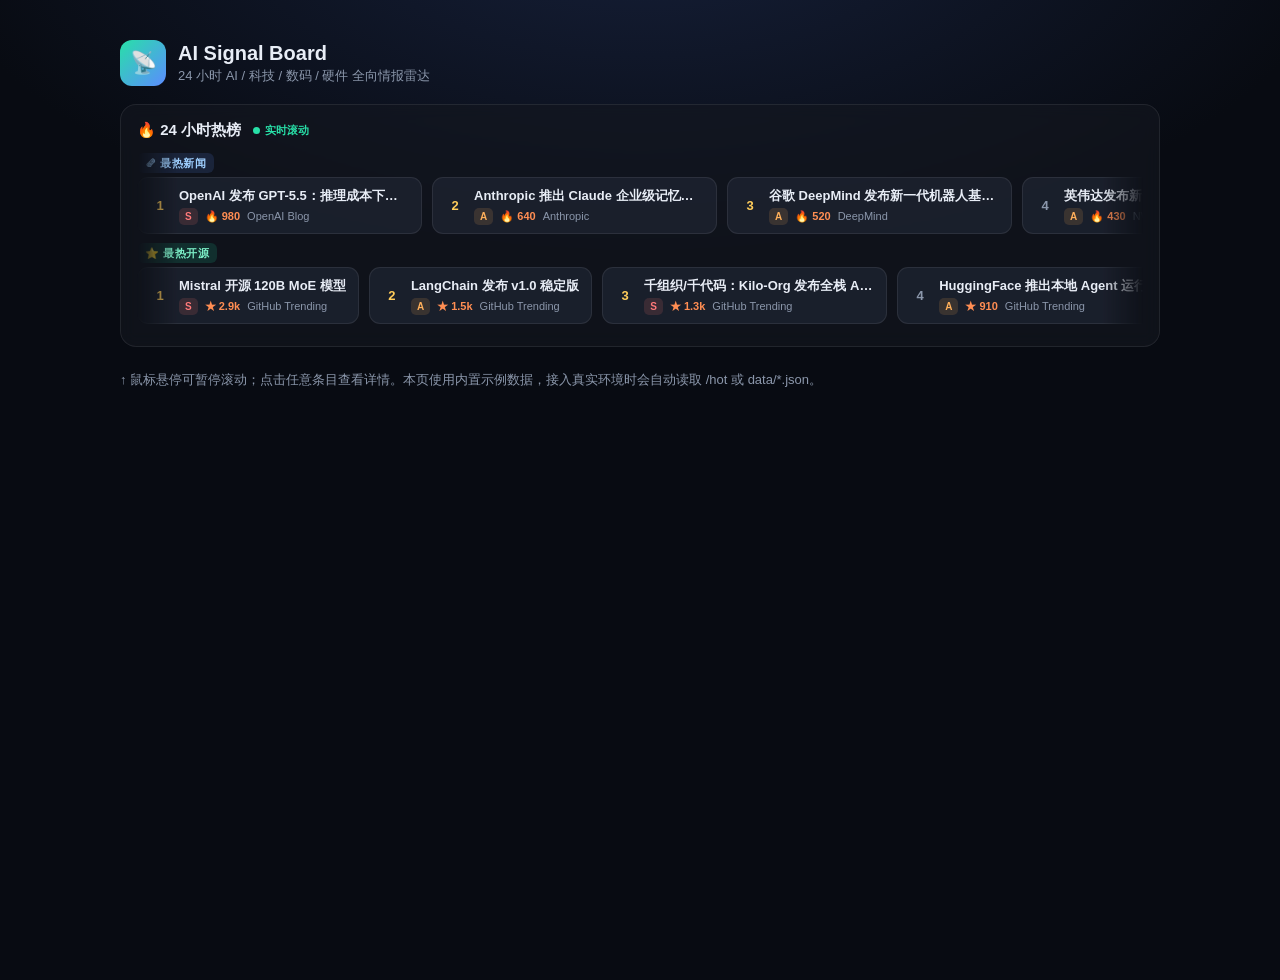
==== frontend/demo.html @ 6f454fe2 "@ chore: V3 升级收尾 — Signal Score 2.0 重构 + API 增强 + 前端 + 测试 - signal_score/scorer.py: 5维加权评分重构 (source" ====
<!doctype html>
<html lang="zh-CN">
<head>
<meta charset="utf-8" />
<meta name="viewport" content="width=device-width, initial-scale=1" />
<title>Hot Ticker 演示 · 24 小时热榜</title>
<style>
	body{margin:0;min-height:100vh;background:radial-gradient(1200px 600px at 50% -10%,#16203a,#080b12 60%);font-family:-apple-system,'PingFang SC','Microsoft YaHei',sans-serif;color:#e8edf6;padding:40px 16px}
	.demo-shell{max-width:1040px;margin:0 auto}
	.demo-brand{display:flex;align-items:center;gap:12px;margin-bottom:18px}
	.demo-logo{width:46px;height:46px;border-radius:12px;background:linear-gradient(135deg,#28e0a8,#5b8cff);display:grid;place-items:center;font-size:22px}
	.demo-brand h1{margin:0;font-size:20px}
	.demo-brand p{margin:2px 0 0;color:#8b97ab;font-size:13px}
	.demo-note{margin:24px 0 8px;color:#8b97ab;font-size:13px}
</style>
</head>
<body>
<div class="demo-shell">
	<div class="demo-brand">
		<div class="demo-logo">📡</div>
		<div><h1>AI Signal Board</h1><p>24 小时 AI / 科技 / 数码 / 硬件 全向情报雷达</p></div>
	</div>

	<!-- 原「AI信号/覆盖站点/来源分组/归档总量」四张统计卡位置，现改为热榜滚动区 -->
	<hot-ticker data-top="20"></hot-ticker>

	<p class="demo-note">↑ 鼠标悬停可暂停滚动；点击任意条目查看详情。本页使用内置示例数据，接入真实环境时会自动读取 /hot 或 data/*.json。</p>
</div>

<!-- 演示用示例数据（生产环境由 prerender.py 注入或由 /hot 接口提供） -->
<script id="__PRERENDER_DATA__" type="application/json">
{"items_ai":[
{"title_zh":"千组织/千代码：Kilo-Org 发布全栈 Agent 编程平台","title":"Kilo-Org releases kilocode","url":"https://github.com/Kilo-Org/kilocode","source":"GitHub Trending","signal_score":94,"signal_level":"S","stars":1339,"tags":["开源","Agent","GitHub"],"tldr":"Kilo-Org 发布全栈 Agent 编程平台 kilocode 并登上 GitHub 热榜。","published":"2026-06-18T22:45:00+08:00"},
{"title_zh":"OpenAI 发布 GPT-5.5：推理成本下降 40%","url":"https://openai.com/blog","source":"OpenAI Blog","signal_score":97,"signal_level":"S","hotness":980,"tags":["模型","OpenAI"],"tldr":"新一代模型在保持性能的同时大幅降低推理成本。","published":"2026-06-18T20:10:00+08:00"},
{"title_zh":"Anthropic 推出 Claude 企业级记忆功能","url":"https://anthropic.com","source":"Anthropic","signal_score":88,"signal_level":"A","hotness":640,"tags":["产品","Claude"],"tldr":"面向企业的长期记忆与知识库集成。","published":"2026-06-18T18:30:00+08:00"},
{"title_zh":"谷歌 DeepMind 发布新一代机器人基础模型","url":"https://deepmind.google","source":"DeepMind","signal_score":85,"signal_level":"A","hotness":520,"tags":["机器人","具身智能"],"tldr":"在多任务操控上达到 SOTA。","published":"2026-06-18T16:05:00+08:00"},
{"title_zh":"Mistral 开源 120B MoE 模型","url":"https://github.com/mistralai","source":"GitHub Trending","signal_score":91,"signal_level":"S","stars":2870,"tags":["开源","MoE","GitHub"],"tldr":"可商用许可的 120B 混合专家模型。","published":"2026-06-18T14:20:00+08:00"},
{"title_zh":"HuggingFace 推出本地 Agent 运行时","url":"https://github.com/huggingface","source":"GitHub Trending","signal_score":83,"signal_level":"A","stars":910,"tags":["开源","Agent"],"tldr":"本地优先、可离线运行的轻量 Agent 框架。","published":"2026-06-18T12:00:00+08:00"},
{"title_zh":"英伟达发布新一代推理芯片","url":"https://nvidia.com","source":"NVIDIA","signal_score":80,"signal_level":"A","hotness":430,"tags":["硬件","芯片"],"tldr":"推理性能功耗比显著提升。","published":"2026-06-18T09:40:00+08:00"},
{"title_zh":"LangChain 发布 v1.0 稳定版","url":"https://github.com/langchain-ai/langchain","source":"GitHub Trending","signal_score":78,"signal_level":"A","stars":1520,"tags":["开源","框架"],"tldr":"API 趋于稳定，联合生态重构。","published":"2026-06-18T08:15:00+08:00"}
]}
</script>

<script src="hot-ticker.js"></script>
</body>
</html>
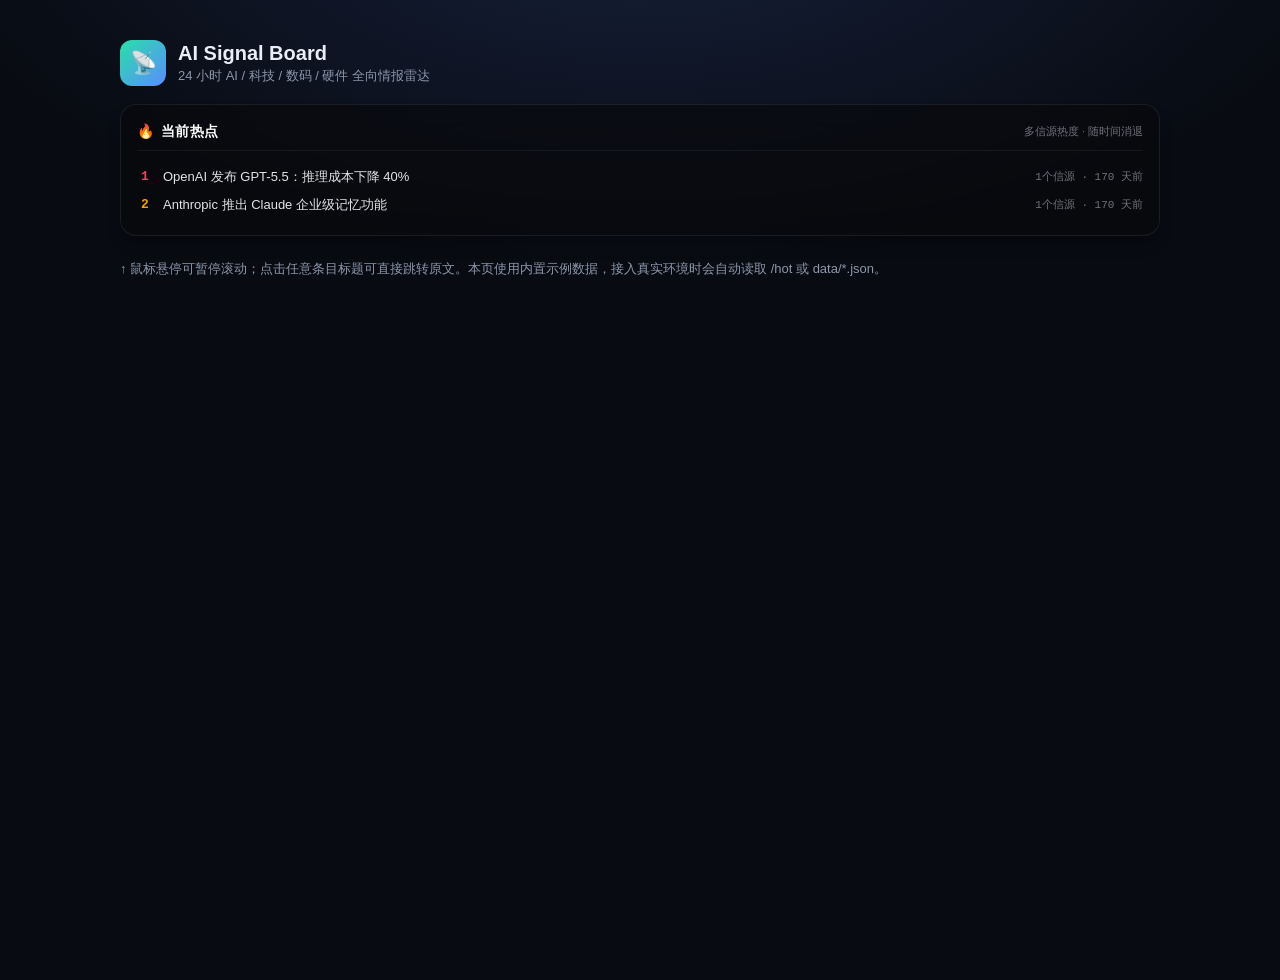
==== commit 62d93a5d: "feat: 重构当前热点栏目为垂直向上无缝滚动并修复logger异常" ====
--- a/frontend/demo.html
+++ b/frontend/demo.html
@@ -24,7 +24,7 @@
 	<!-- 原「AI信号/覆盖站点/来源分组/归档总量」四张统计卡位置，现改为热榜滚动区 -->
 	<hot-ticker data-top="20"></hot-ticker>
 
-	<p class="demo-note">↑ 鼠标悬停可暂停滚动；点击任意条目查看详情。本页使用内置示例数据，接入真实环境时会自动读取 /hot 或 data/*.json。</p>
+	<p class="demo-note">↑ 鼠标悬停可暂停滚动；点击任意条目标题可直接跳转原文。本页使用内置示例数据，接入真实环境时会自动读取 /hot 或 data/*.json。</p>
 </div>
 
 <!-- 演示用示例数据（生产环境由 prerender.py 注入或由 /hot 接口提供） -->
